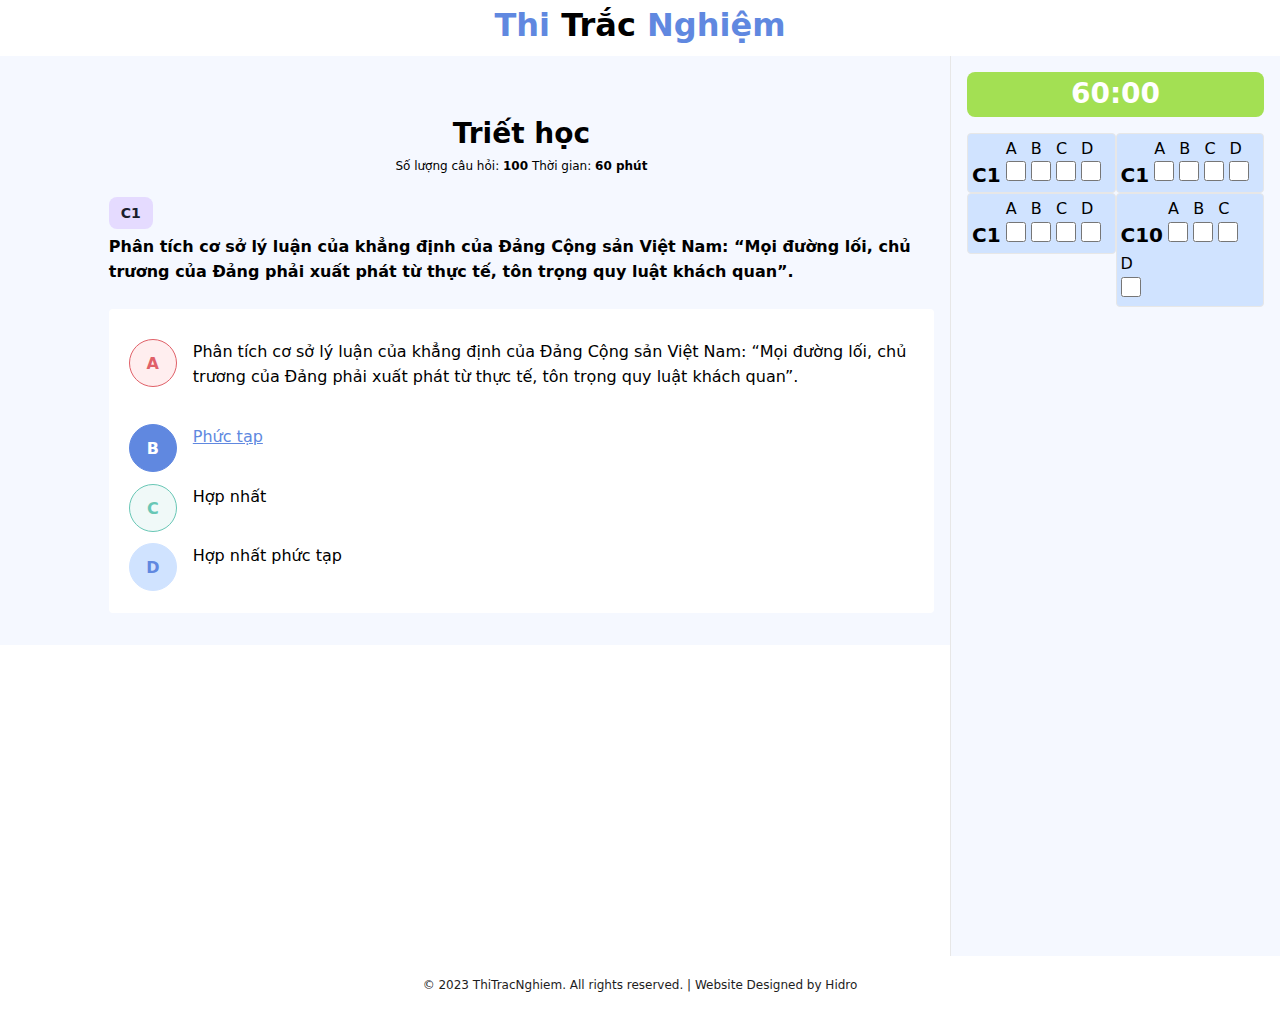
==== ThiTracNghiem_FE/index.html @ 8aa4cbb7 "add ThiTracNghiem_FE" ====
<!DOCTYPE html>
<html lang="en">
<head>
    <meta charset="UTF-8">
    <meta http-equiv="X-UA-Compatible" content="IE=edge">
    <meta name="viewport" content="width=device-width, initial-scale=1.0">
    <title>Thi trắc nghiệm online</title>
    <link rel="stylesheet" href="./asset/css/main.css">
    <link rel="stylesheet" href="./asset/css/base.css">
    <link rel="stylesheet" href="./asset/css/grid.css">
    <link rel="stylesheet" href="./asset/css/responsive.css">
</head>

<body>
    <div class="app">
        <header class="header">
            <div class="c">
              <h1 class="tc logo">Thi <span >Trắc</span> Nghiệm</h1>
            </div>             
          </header>
        <main class="content u-cf">
            <div class="main fl">
                <div class="row tc main-title">
                    <h1>Triết học</h1>
                    <p>Số lượng câu hỏi: <b>100</b> Thời gian: <b>60 phút</b></p>
                </div>
                <div class="row main-move">
                    <div class="col c-12">
                        <button type="button" class="btn-move fl">&larr;</button>
                        <button type="button" class="btn-move fr">&rarr;</button>
                    </div>
                </div>
                <div class="main-question">
                    <div class="row">
                        <div class="col">
                            <span class="question_order tc">
                                C1
                            </span>
                        </div>
                        <div class="col">
                            <p class="question_content">
                                Phân tích cơ sở lý luận của khẳng định của Đảng Cộng sản Việt Nam:
                                 “Mọi đường lối, chủ trương của Đảng phải xuất phát từ thực tế, tôn trọng quy luật khách quan”.
                            </p>
                        </div>
                    </div>
                    <div class="question_answers">
                        <div class="row">
                           
                            <div class="col c-12 answer checked--wrong">
                                <span class="fl">A</span>
                                
                                <p class="fl">Phân tích cơ sở lý luận của khẳng định của Đảng Cộng sản Việt Nam: “Mọi đường lối, chủ trương của Đảng phải xuất phát từ thực tế, tôn trọng quy luật khách quan”.</p>
                            </div>
                            <div class="col c-12 answer selected">
                                <span class="fl">B</span>
                                <p class="fl">Phức tạp</p>
                            </div>
                            <div class="col c-12 answer checked--right">
                                <span class="fl">C</span>
                                
                                <p class="fl">Hợp nhất</p>
                            </div>
                            <div class="col c-12 answer">
                                <span class="fl">D</span>
                                
                                <p class="fl">Hợp nhất phức tạp</p>
                            </div>
                        
                        </div>
                            
                    </div>
                </div>

                <div class="rework tc">
                    <button class="btn btn-primary">&#8634; Làm lại</button>
                </div>
            </div>
            
            <div class="right fl">
                <div class="right-time tc">
                    <span>60:00</span>
                </div>
                <div class="right-aws u-cf m-t16">
                    <div class="right-aws_item fl">
                        <span>C1</span>
                        <div class="aws_item-box">
                            <label for="c1a">A</label>
                            <input type="checkbox" name="c1" id="c1a">
                        </div>
                        <div class="aws_item-box">
                            <label for="c1b">B</label>
                            <input type="checkbox" name="c1" id="c1b">
                        </div>
                        <div class="aws_item-box">
                            <label for="c1c">C</label>
                            <input type="checkbox" name="c1" id="c1c">
                        </div>

                        <div class="aws_item-box">
                            <label for="c1d">D</label>
                            <input type="checkbox" name="c1" id="c1d">
                        </div>

                    </div>
                    <div class="right-aws_item fl">
                        <span>C1</span>
                        <div class="aws_item-box">
                            <label for="c1a">A</label>
                            <input type="checkbox" name="c1" id="c1a">
                        </div>
                        <div class="aws_item-box">
                            <label for="c1b">B</label>
                            <input type="checkbox" name="c1" id="c1b">
                        </div>
                        <div class="aws_item-box">
                            <label for="c1c">C</label>
                            <input type="checkbox" name="c1" id="c1c">
                        </div>

                        <div class="aws_item-box">
                            <label for="c1d">D</label>
                            <input type="checkbox" name="c1" id="c1d">
                        </div>

                    </div><div class="right-aws_item fl">
                        <span>C1</span>
                        <div class="aws_item-box">
                            <label for="c1a">A</label>
                            <input type="checkbox" name="c1" id="c1a">
                        </div>
                        <div class="aws_item-box">
                            <label for="c1b">B</label>
                            <input type="checkbox" name="c1" id="c1b">
                        </div>
                        <div class="aws_item-box">
                            <label for="c1c">C</label>
                            <input type="checkbox" name="c1" id="c1c">
                        </div>

                        <div class="aws_item-box">
                            <label for="c1d">D</label>
                            <input type="checkbox" name="c1" id="c1d">
                        </div>

                    </div>
                    <div class="right-aws_item fl">
                        <span>C10</span>
                        <div class="aws_item-box">
                            <label for="c1a">A</label>
                            <input type="checkbox" name="c1" id="c1a">
                        </div>
                        <div class="aws_item-box">
                            <label for="c1b">B</label>
                            <input type="checkbox" name="c1" id="c1b">
                        </div>
                        <div class="aws_item-box">
                            <label for="c1c">C</label>
                            <input type="checkbox" name="c1" id="c1c">
                        </div>

                        <div class="aws_item-box">
                            <label for="c1d">D</label>
                            <input type="checkbox" name="c1" id="c1d">
                        </div>

                    </div>
                </div>
            </div>
        </main>
        <footer class="footer">
            <p >© 2023 ThiTracNghiem. All rights reserved. | Website Designed by Hidro</p>
        </footer>

        <div class="option">
            <div class="finished tc fl" onclick="openResult()">
                &check;
            </div>
           <div class="time fl tc">60:00</div>
           <div class="bars fl" onclick="myFunction(this)">
            <div class="bar1"></div>
            <div class="bar2"></div>
            <div class="bar3"></div>
          </div>
        </div>
        
    </div>
    <div class="modal" id="subQes">
        <div class="modal__overlay">  
        </div>
        <div class="subquestion">
            <h2 class="tc">Danh sách câu hỏi</h2>
            <div class="subquestion_item u-cf">
                <span class="question_order tc fl">
                    C1
                </span>
                
                <div class="subAnswers fl">
                    <div class="answer subAnswer fl checked--right">
                        <span>A</span>
                    </div>
                    <div class="answer subAnswer fl">
                        <span>B</span>
                    </div>
                    <div class="answer subAnswer fl">
                        <span>C</span>
                    </div>
                    <div class="answer subAnswer fl">
                        <span>D</span>
                    </div>
                </div>
            </div>

            <div class="subquestion_item u-cf">
                <span class="question_order tc fl">
                    C100
                </span>
                
                <div class="subAnswers fl">
                    <div class="answer subAnswer fl checked--right">
                        <span>A</span>
                    </div>
                    <div class="answer subAnswer fl">
                        <span>B</span>
                    </div>
                    <div class="answer subAnswer fl">
                        <span>C</span>
                    </div>
                    <div class="answer subAnswer fl">
                        <span>D</span>
                    </div>
                </div>
            </div>
        </div>
    </div>
    <div class="modal" id="relt">
        <div class="modal__overlay">  
        </div>
        <div class="result tc">
            <h2>Tin học văn phòng</h2>
            <p class="result-text">Kết quả</p>
            <p class="result-point">10 / 100</p>
            <p>Thời gian <b>10: 12</b> </p>
            <div>
                <button>Xem chi tiết</button>
                <button>Làm lại</button>
            </div>
            
        </div>
    </div>
</body>
<script>
    function myFunction(x) {
        x.classList.toggle("change");
        var subQes = document.getElementById('subQes');
        subQes.classList.toggle("active");
    }

    function openResult(){
        var result = document.getElementById('relt');
        result.classList.toggle("active");
    }
    // async function displayData(data) {
    //     const item = document.getElementById('list');
    //     item.innerText = JSON.stringify(data);
    // }
    // async function getItems() {
    //     fetch('https://localhost:7002/api/MaThi', {
    //         method: 'GET',
    //         headers: {
    //             'Accept': 'application/json',
    //             'Content-Type': 'application/json'
    //         }})
    //         .then(res => res.json())
    //         .then(data => displayData(data))
    //         .then(err => console.log(err));

    // }
    
    // getItems();

</script>

</html>
---- ThiTracNghiem_FE/asset/css/main.css ----
:root {
    --primary-color: #6088E0;
    --green-color: #A3E053;
    --text-color: #000;
    --white-color: #fff;
}

.app {
    position: relative;
    padding-bottom: 56px;
}

.content {}

/* Main content */
.main {
    background: #f5f8ff;
    width: 100%;
    padding: 0 1.6rem;
    padding-top: 56px;
}
.right{
    display: none;
    background: #f5f8ff;
    border-left: 1px solid #e7e7e7;
    height: 100vh;
    width: 330px;
    padding: 16px;
}
.right-time{
    font-size: 2.8rem;
    font-weight: 600;
    background: var(--green-color);
    border-radius: 8px;
    color: var(--white-color);
}

.right-aws{
    width: 100%;
}
.right-aws_item{
    background: #D0E3FF;
    width: 50%;
    padding: 2px 4px;
    border: 1px solid #e7e7e7;
    border-radius: 4px;
}

.right-aws_item span{
    font-size: 2rem;
    font-weight: 600;
}

.right-aws_item input[type = "checkbox"]{
    accent-color: green;
    height: 20px;
    width: 20px;
}

.aws_item-box{
    display: inline-block;
}
.aws_item-box label{
    display: block;
}
/* Main title */
.main-title h1 {
    font-size: 2.8rem;
    font-weight: 700;
}

.main-title p {
    font-size: 1.2rem;
}

/* Main move */

.main-move{
    margin-bottom: 24px;
}
.btn-move{
    display: block;
    padding: 4px 8px;
    background: var(--primary-color);
    color: #fff;
    font-size: 28px;
    outline: 0;
    border: 0;
    border-radius: 4px;
}
.btn-move:hover{
    background: var(--green-color);
}
/* Main question */
.main-question {}

.question_order {
    background: #e5dbff;
    color: #1A202C;
    padding: 8px 12px;
    font-size: 1.4rem;
    font-weight: 700;
    border-radius: 0.8rem;
}

.question_content {
    font-weight: 600;
    margin-top: 8px;
}

.question_answers {
    background: #fff;
    padding: 20px;
    border-radius: 0.4rem;
    margin-bottom: 3.2rem;
}

.answer {
    cursor: pointer;
    margin-top: 1rem;
}

.answer span {
    display: block;
    background: #D0E3FF;
    text-align: center;
    width: 48px;
    height: 48px;
    line-height: 48px;
    border-radius: 50%;
    border: 1px solid #D0E3FF;
    color: #6088E0;
    font-weight: 600;
}

.answer p {
    margin-left: 1.6rem;
    font-weight: 700;
    width: calc(100% - 64px);
}

.answer.selected span {
    background: var(--primary-color);
    border: 1px solid var(--primary-color);
    color: var(--white-color);
}

.answer.selected p {
    color: var(--primary-color);
    text-decoration: underline;
}

.answer.checked--wrong span{
    background: rgb(255, 238, 239);
    color: rgb(224, 96, 104);
    border: 1px solid rgb(224, 96, 104);
}

.answer.checked--right span{
    background: rgb(240, 249, 248);
    color: rgb(104, 199, 181);
    border: 1px solid rgb(104, 199, 181);
}

/* Button rework */
.rework button{
    display: none;
}
.rework.active button{
    display: inline-block;
    margin-bottom: 16px;
    width: auto;
}

/* Modal */
.modal{
    display: none;
}
.modal.active{
    position: fixed;
    display: block;
    top: 0;
    right: 0;
    bottom: 0;
    left: 0;
    z-index: 9;
}

.modal__overlay{
    position: absolute;
    width: 100%;
    height: 100%;
    background: rgba(0,0,0,0.4);
}

/* Time */
.option {
    position: fixed;
    bottom: 0;
    width: 100%;
    height: 56px;
    z-index: 999;
    background: var(--white-color);
    border-radius: 8px 8px 0px 0px;

    color: var(--white-color);
    overflow: hidden;
}

.option.active .time{
    background: rgb(224, 96, 104);
}

.finished{
    width: 56px;
    background: var(--primary-color);
    padding: 10px;
    font-size: 24px;
    cursor: pointer;
}

.time{
    height: 100%;
    width: calc(100% - 112px);
    background: var(--green-color);
    padding: 8px 16px;
    letter-spacing: 2px;
    font-weight: 500;
    font-size: 2.8rem;
}

.bars {
    width: 56px;
    cursor: pointer;
    background: var(--primary-color);
    padding: 10px;
}

.bar1,
.bar2,
.bar3 {
    width: 35px;
    height: 5px;
    background-color: #fff;
    margin: 6px 0;
    transition: 0.4s;
}

.change .bar1 {
    transform: translate(0, 11px) rotate(-45deg);
}

.change .bar2 {
    opacity: 0;
}

.change .bar3 {
    transform: translate(0, -11px) rotate(45deg);
}

/* Sub question */


.subquestion{
    position: absolute;
    display: block;
    top: 0;
    left: 0;
    right: 0;
    bottom: 0;
    z-index: 99;
    padding: 16px 16px 56px;
    background: #f5f8ff;
    opacity: 1;
}
.subquestion_item{
    margin-top: 16px;
    border: 1px solid #c5c4c4;
    border-radius: 4px;
    width: 100%;
    box-shadow: 1px 1px #e4e4e4;
    padding: 8px;
    cursor: pointer;
}

.subquestion_item:hover{
    background: var(--primary-color);
}


.subAnswers{
    width: calc(100% - 65px);
}

.answer.subAnswer{
    margin-top: 0;
    width: 25%
}
.answer.subAnswer span{
    width: 40px;
    height: 40px;
    line-height: 40px;
    margin-left: 20px;
}

/* Result */
.result{
    position: absolute;
    top: 50%;
    left: 50%;
    transform: translate(-50%, -50%);
    min-width: 300px;
    min-height: 300px;
    background: #fff;
    border-radius: 4px;
    box-shadow: 1px 1px rgb(0 0 0 / 40%);
    padding: 16px;
}

.result .result-text{
    font-size: 20px;
    font-weight: 600;
}

.result .result-point{
    font-size: 4.8rem;
    font-weight: bold;
    color: var(--green-color);
}

.result button{
    background: var(--primary-color);
    padding: 10px 12px;
    border: 0;
    border-radius: 4px;
    color: var(--white-color);
    cursor: pointer;
}
---- ThiTracNghiem_FE/asset/css/base.css ----
:root{
    --primary-color: #6088E0;
    --green-color: #A3E053;
    --text-color: #000;
    --white-color: #fff;
}
*{
    padding: 0;
    margin: 0;
    box-sizing: border-box;
}

html{
    font-size: 62.5%;
    font-family: system-ui, -apple-system, BlinkMacSystemFont, 'Segoe UI', Roboto, Oxygen, Ubuntu, Cantarell, 'Open Sans', 'Helvetica Neue', sans-serif;
    line-height: 1.6;
    -webkit-text-size-adjust: 100%;
}

body{
    font-size: 1.6rem;
    font-weight: 400;
    color: var(--text-color);
}

a{
    text-decoration: none;
    color: var(--text-color);
    background-color: transparent;
}

.tup{
    text-transform: uppercase;
}

.tc{
    text-align: center;
}

.fl{
    float: left;
}

.fr{
    float: right;
}

.of-x{
    overflow-x: hidden;
}

b, strong{
    font-weight: bold;
}

p{
    margin: 0 0 24px;
}

.m-t16{
    margin-top: 1.6rem;
}

/* Button */
.btn{
    display: block;
    background: transparent;
    padding: 1rem 1.5rem;
    cursor: pointer;
    outline: none;
    border: 0;
}

.btn-primary{
    background: var(--primary-color);
    border-radius: 0.4rem;
    width: 100%;
    color: var(--white-color);
    font-weight: bold;
    font-size: 1.8rem;
}

.btn-primary:hover{
    background: var(--green-color);
}

/* Logo */
.logo{
    color: var(--primary-color);
}
.logo span{
    color: var(--text-color);
}


/* Header */
.header{
    background-color: #fff;
    width: 100%;
    height: 56px;
}

.header h1{
    font-size: 3.2rem;
    font-weight: 700;
}

/* Footer */

.footer{
    position: relative;
    width: 100%;
    height: 60px;
    bottom: 0;
    background: #fff;
}
.footer p{
    position: absolute;
    top: 50%;
    left: 50%;
    transform: translate(-50%, -50%);
    z-index: 2;
    font-size: 1.2rem;
    color: #1d1d1d;
    text-align: center;
}
---- ThiTracNghiem_FE/asset/css/grid.css ----
.c{
    position: relative;
    width: 100%;
    max-width: 1170px;
    margin: 0 auto;
    padding: 0 16px;
}

.row{
    margin-left: -4px;
    margin-right: -4px;
}

.col{
    position: relative;
    float: left;
    padding-left: 4px;
    padding-right: 4px;
}

.c-12{
    width: 100%;
}

.c::after, .row::after,
.u-cf{
    content:"";
    display: table;
    clear: both;
}

/* Small devices (landscape phones, 576px and up) */
@media (min-width: 576px) 
{ 

}

/* // Medium devices (tablets, 768px and up) */
@media (min-width: 768px) 
{ 

    .row{
        margin-left:-8px;
        margin-right:-8px;
    }
    .col{
        padding-left: 8px;
        padding-right:8px
    }
}

/* // Large devices (desktops, 992px and up) */
@media (min-width: 992px) {  }

/* // X-Large devices (large desktops, 1200px and up) */
@media (min-width: 1200px) 
{ 

    .row{
        margin-left:-12px;
        margin-right:-12px;
    }
    .col{
        padding-left: 12px;
        padding-right:12px
    }
}

/* // XX-Large devices (larger desktops, 1400px and up) */
@media (min-width: 1400px) {  }
---- ThiTracNghiem_FE/asset/css/responsive.css ----
/* Small devices (landscape phones, 576px and up) */
@media (min-width: 576px) 
{ 

}

/* // Medium devices (tablets, 768px and up) */
@media (min-width: 768px) 
{ 
    .form-signin{
        max-width: 568px;
    }
}

/* // Large devices (desktops, 992px and up) */
@media (min-width: 992px) 
{ 
    .app{
        padding-bottom: 0;
    }

    .main{
        width: calc(100% - 330px);
        padding-left: 8.5%;
    }

    .main-move{
        display: none;
    }
    .answer p{
        font-weight: 400;
    }
    .right{
        display: block;
    }


    #subQes{
        display: none;
    }
    .option{
        display: none;
    }
}

/* // X-Large devices (large desktops, 1200px and up) */
@media (min-width: 1200px) {  }

/* // XX-Large devices (larger desktops, 1400px and up) */
@media (min-width: 1400px) {  }
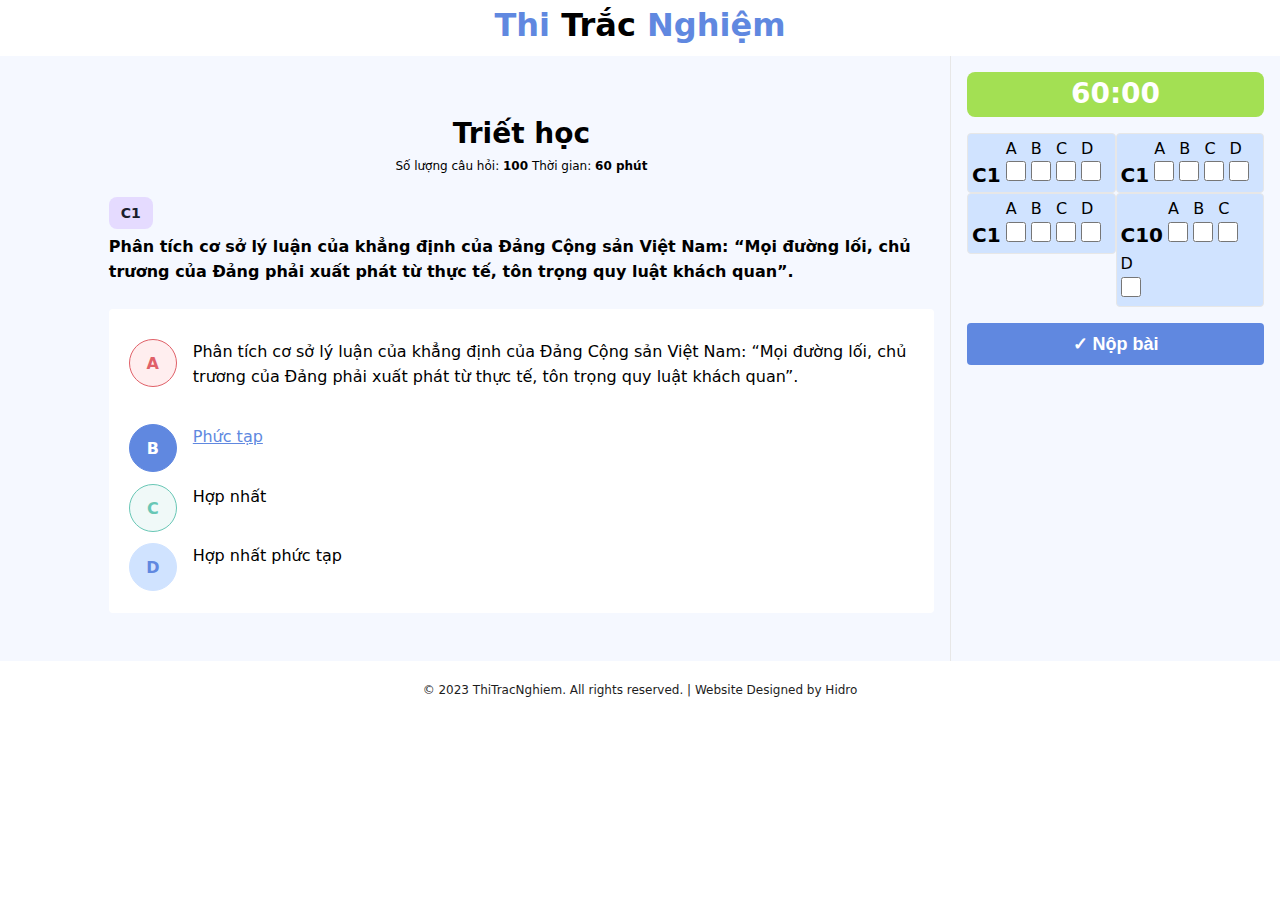
==== commit b2f48c07: "update ThiTracNghiem_FE" ====
--- a/ThiTracNghiem_FE/index.html
+++ b/ThiTracNghiem_FE/index.html
@@ -166,6 +166,9 @@
 
                     </div>
                 </div>
+                <div class="m-t16">
+                    <button class="btn btn-primary" onclick="openResult()">&check; Nộp bài</button></button>
+                </div>
             </div>
         </main>
         <footer class="footer">
@@ -237,6 +240,7 @@
         <div class="modal__overlay">  
         </div>
         <div class="result tc">
+            <div class="close">&#10005;</div>
             <h2>Tin học văn phòng</h2>
             <p class="result-text">Kết quả</p>
             <p class="result-point">10 / 100</p>
@@ -260,24 +264,27 @@
         var result = document.getElementById('relt');
         result.classList.toggle("active");
     }
-    // async function displayData(data) {
-    //     const item = document.getElementById('list');
-    //     item.innerText = JSON.stringify(data);
-    // }
-    // async function getItems() {
-    //     fetch('https://localhost:7002/api/MaThi', {
-    //         method: 'GET',
-    //         headers: {
-    //             'Accept': 'application/json',
-    //             'Content-Type': 'application/json'
-    //         }})
-    //         .then(res => res.json())
-    //         .then(data => displayData(data))
-    //         .then(err => console.log(err));
-
-    // }
+    async function displayData(data) {
+        const item = document.getElementById('list');
+        item.innerText = JSON.stringify(data);
+    }
+    async function getItems() {
+        fetch('https://localhost:7002/api/MaThi', {
+            method: 'GET',
+            withCredentials: true,    
+            crossorigin: true,    
+            headers: {
+                'Accept': 'application/json',
+                'Content-Type': 'application/json',
+                'mode':'no-cors'
+            }})
+            .then(res => res.json())
+            .then(data => console.log(data))
+            .then(err => console.log(err));
+
+    }
     
-    // getItems();
+    getItems();
 
 </script>
 
--- a/ThiTracNghiem_FE/asset/css/main.css
+++ b/ThiTracNghiem_FE/asset/css/main.css
@@ -1,9 +1,3 @@
-:root {
-    --primary-color: #6088E0;
-    --green-color: #A3E053;
-    --text-color: #000;
-    --white-color: #fff;
-}
 
 .app {
     position: relative;
@@ -18,14 +12,15 @@
     width: 100%;
     padding: 0 1.6rem;
     padding-top: 56px;
+    min-height: 605px;
 }
 .right{
     display: none;
     background: #f5f8ff;
     border-left: 1px solid #e7e7e7;
-    height: 100vh;
     width: 330px;
     padding: 16px;
+    min-height: 605px;
 }
 .right-time{
     font-size: 2.8rem;
@@ -44,6 +39,7 @@
     padding: 2px 4px;
     border: 1px solid #e7e7e7;
     border-radius: 4px;
+    cursor: pointer;
 }
 
 .right-aws_item span{
@@ -172,26 +168,6 @@
     width: auto;
 }
 
-/* Modal */
-.modal{
-    display: none;
-}
-.modal.active{
-    position: fixed;
-    display: block;
-    top: 0;
-    right: 0;
-    bottom: 0;
-    left: 0;
-    z-index: 9;
-}
-
-.modal__overlay{
-    position: absolute;
-    width: 100%;
-    height: 100%;
-    background: rgba(0,0,0,0.4);
-}
 
 /* Time */
 .option {
@@ -322,6 +298,7 @@
     font-weight: 600;
 }
 
+
 .result .result-point{
     font-size: 4.8rem;
     font-weight: bold;
--- a/ThiTracNghiem_FE/asset/css/base.css
+++ b/ThiTracNghiem_FE/asset/css/base.css
@@ -57,6 +57,41 @@
     margin: 0 0 24px;
 }
 
+table{
+    width: 100%;
+}
+
+table, th, td{
+    border: 1px solid #ccc;
+    border-collapse: collapse;
+    text-align: center;
+    padding: 4px;
+}
+thead tr td{
+    font-weight: 600;
+}
+thead{
+    background:var(--primary-color);
+}
+
+tbody tr td:last-child{
+    border-left: none;
+    width: 10%;
+}
+tbody tr td:nth-last-child(2){
+    border-right: none;
+}
+
+tbody button{
+    border: 1px solid #ddd;
+    border-radius: 4px;
+    padding: 4px 8px;
+    background: #fff;
+    cursor: pointer;
+}
+tbody button:hover{
+    background: #f7f7f7;
+}
 .m-t16{
     margin-top: 1.6rem;
 }
@@ -70,7 +105,7 @@
     outline: none;
     border: 0;
 }
-
+.btn-primary--small,
 .btn-primary{
     background: var(--primary-color);
     border-radius: 0.4rem;
@@ -79,7 +114,12 @@
     font-weight: bold;
     font-size: 1.8rem;
 }
-
+.btn-primary--small{
+    width: auto;
+    font-size: 1.6rem;
+    font-weight: 600;
+}
+.btn-primary--small:hover,
 .btn-primary:hover{
     background: var(--green-color);
 }
@@ -123,4 +163,34 @@
     font-size: 1.2rem;
     color: #1d1d1d;
     text-align: center;
+}
+
+/* Modal */
+.modal{
+    display: none;
+}
+.modal.active{
+    position: fixed;
+    display: block;
+    top: 0;
+    right: 0;
+    bottom: 0;
+    left: 0;
+    z-index: 9;
+}
+
+.modal__overlay{
+    position: absolute;
+    width: 100%;
+    height: 100%;
+    background: rgba(0,0,0,0.4);
+}
+
+.close{
+    position: absolute;
+    top: 0;
+    right: 16px;
+    font-size: 24px;
+    font-weight: 600;
+    cursor: pointer;
 }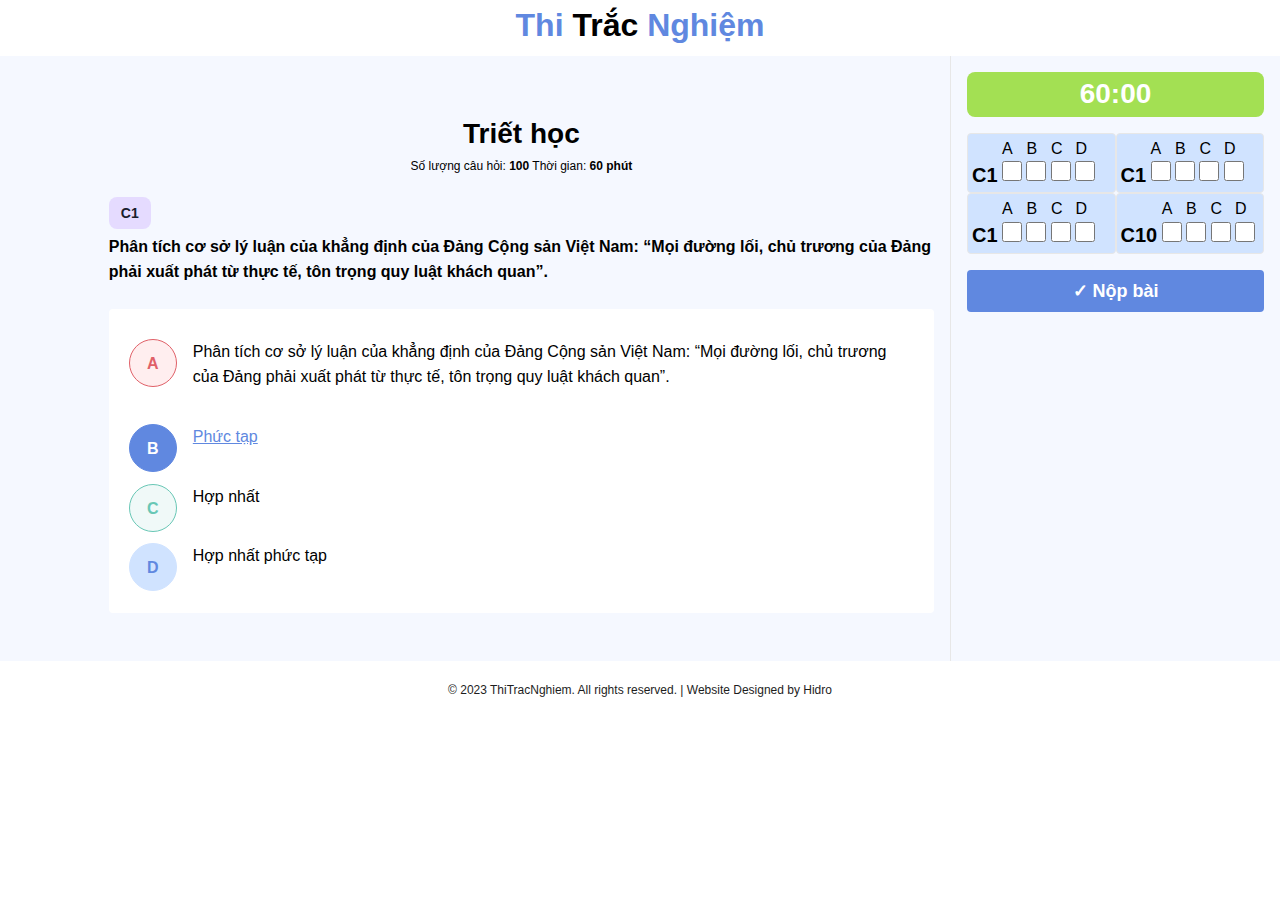
==== commit 42cc0fe7: "update 2/4/2023_2" ====
--- a/ThiTracNghiem_FE/index.html
+++ b/ThiTracNghiem_FE/index.html
@@ -32,12 +32,12 @@
                 </div>
                 <div class="main-question">
                     <div class="row">
-                        <div class="col">
+                        <div class="col c-12">
                             <span class="question_order tc">
                                 C1
                             </span>
                         </div>
-                        <div class="col">
+                        <div class="col c-12">
                             <p class="question_content">
                                 Phân tích cơ sở lý luận của khẳng định của Đảng Cộng sản Việt Nam:
                                  “Mọi đường lối, chủ trương của Đảng phải xuất phát từ thực tế, tôn trọng quy luật khách quan”.
--- a/ThiTracNghiem_FE/asset/css/main.css
+++ b/ThiTracNghiem_FE/asset/css/main.css
@@ -4,7 +4,9 @@
     padding-bottom: 56px;
 }
 
-.content {}
+.content {
+    width: 100%;
+}
 
 /* Main content */
 .main {
--- a/ThiTracNghiem_FE/asset/css/base.css
+++ b/ThiTracNghiem_FE/asset/css/base.css
@@ -12,7 +12,7 @@
 
 html{
     font-size: 62.5%;
-    font-family: system-ui, -apple-system, BlinkMacSystemFont, 'Segoe UI', Roboto, Oxygen, Ubuntu, Cantarell, 'Open Sans', 'Helvetica Neue', sans-serif;
+    font-family: Arial, Helvetica, sans-serif;
     line-height: 1.6;
     -webkit-text-size-adjust: 100%;
 }
@@ -76,7 +76,7 @@
 
 tbody tr td:last-child{
     border-left: none;
-    width: 10%;
+    width: 15%;
 }
 tbody tr td:nth-last-child(2){
     border-right: none;
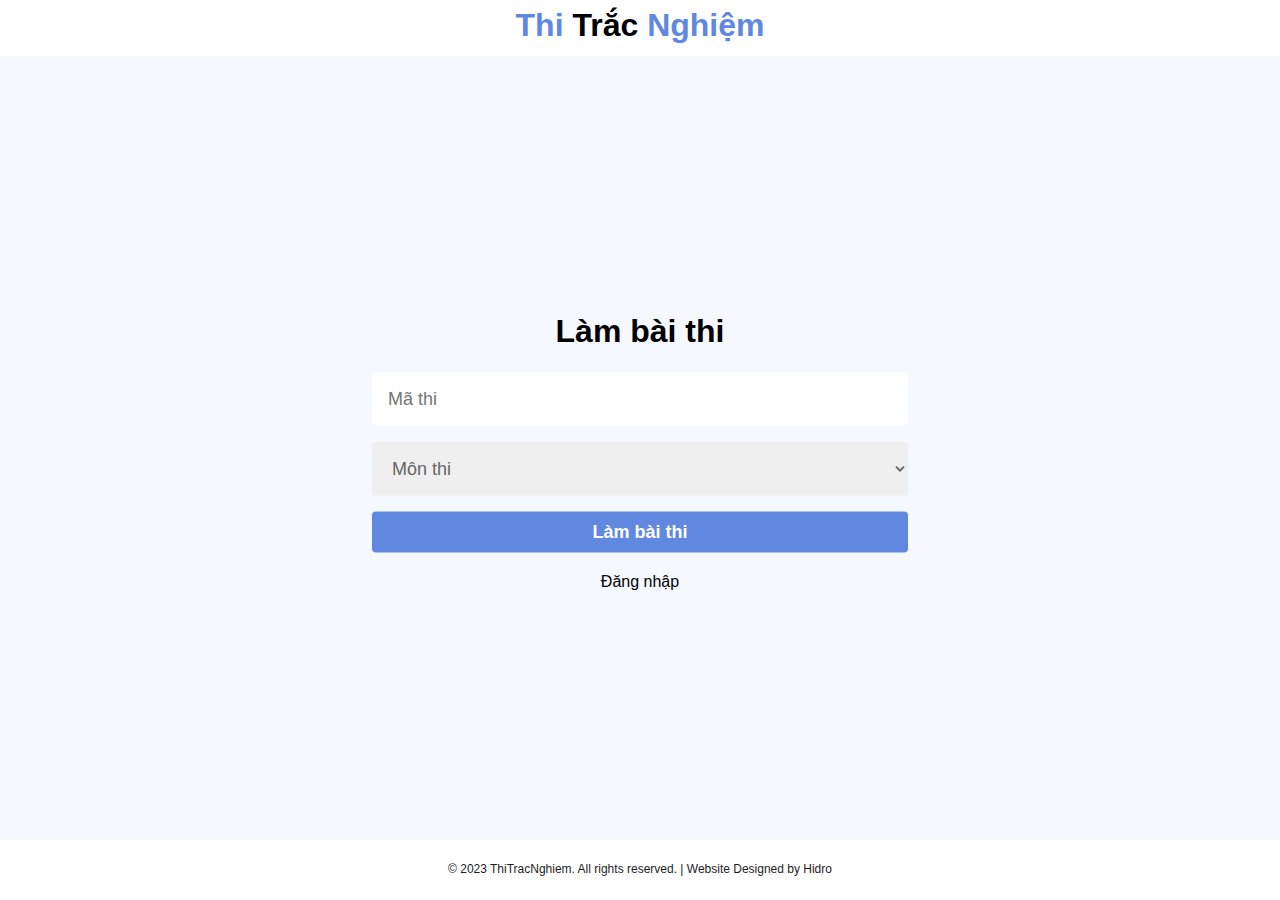
==== commit da706084: "update 6/2/2023" ====
--- a/ThiTracNghiem_FE/index.html
+++ b/ThiTracNghiem_FE/index.html
@@ -11,163 +11,47 @@
     <link rel="stylesheet" href="./asset/css/responsive.css">
 </head>
 
-<body>
+<body onload="checkPermissions()">
     <div class="app">
         <header class="header">
             <div class="c">
               <h1 class="tc logo">Thi <span >Trắc</span> Nghiệm</h1>
-            </div>             
+            </div>
           </header>
-        <main class="content u-cf">
+        <main class="content u-cf c-12">
             <div class="main fl">
                 <div class="row tc main-title">
-                    <h1>Triết học</h1>
-                    <p>Số lượng câu hỏi: <b>100</b> Thời gian: <b>60 phút</b></p>
+                    <h1 id="subject-exam"></h1>
+                    <p>Số lượng câu hỏi: <b id="num-question"></b> Thời gian: <b id="time-exam"></b></p>
                 </div>
-                <div class="row main-move">
-                    <div class="col c-12">
-                        <button type="button" class="btn-move fl">&larr;</button>
-                        <button type="button" class="btn-move fr">&rarr;</button>
+                
+
+                <div class="main-question">
+                    <div class="row main-move">
+                        <div class="col c-12">
+                            <button type="button" id="btn-prve" onclick="showQuestionMobile(-1)" class="btn-move fl">&larr;</button>
+                            <button type="button" id="btn-next" onclick="showQuestionMobile(1)" class="btn-move fr">&rarr;</button>
+                        </div>
+                    </div>
+                    <div id="main-question">
                     </div>
                 </div>
-                <div class="main-question">
-                    <div class="row">
-                        <div class="col c-12">
-                            <span class="question_order tc">
-                                C1
-                            </span>
-                        </div>
-                        <div class="col c-12">
-                            <p class="question_content">
-                                Phân tích cơ sở lý luận của khẳng định của Đảng Cộng sản Việt Nam:
-                                 “Mọi đường lối, chủ trương của Đảng phải xuất phát từ thực tế, tôn trọng quy luật khách quan”.
-                            </p>
-                        </div>
-                    </div>
-                    <div class="question_answers">
-                        <div class="row">
-                           
-                            <div class="col c-12 answer checked--wrong">
-                                <span class="fl">A</span>
-                                
-                                <p class="fl">Phân tích cơ sở lý luận của khẳng định của Đảng Cộng sản Việt Nam: “Mọi đường lối, chủ trương của Đảng phải xuất phát từ thực tế, tôn trọng quy luật khách quan”.</p>
-                            </div>
-                            <div class="col c-12 answer selected">
-                                <span class="fl">B</span>
-                                <p class="fl">Phức tạp</p>
-                            </div>
-                            <div class="col c-12 answer checked--right">
-                                <span class="fl">C</span>
-                                
-                                <p class="fl">Hợp nhất</p>
-                            </div>
-                            <div class="col c-12 answer">
-                                <span class="fl">D</span>
-                                
-                                <p class="fl">Hợp nhất phức tạp</p>
-                            </div>
-                        
-                        </div>
-                            
-                    </div>
-                </div>
+                
 
-                <div class="rework tc">
-                    <button class="btn btn-primary">&#8634; Làm lại</button>
+                <div class="rework tc" id="rework">
+                    <button class="btn btn-primary--small" onclick="redoExam()">&#8634; Làm lại</button>
                 </div>
             </div>
-            
+
             <div class="right fl">
                 <div class="right-time tc">
-                    <span>60:00</span>
+                    <span class="time-down"></span>
                 </div>
-                <div class="right-aws u-cf m-t16">
-                    <div class="right-aws_item fl">
-                        <span>C1</span>
-                        <div class="aws_item-box">
-                            <label for="c1a">A</label>
-                            <input type="checkbox" name="c1" id="c1a">
-                        </div>
-                        <div class="aws_item-box">
-                            <label for="c1b">B</label>
-                            <input type="checkbox" name="c1" id="c1b">
-                        </div>
-                        <div class="aws_item-box">
-                            <label for="c1c">C</label>
-                            <input type="checkbox" name="c1" id="c1c">
-                        </div>
-
-                        <div class="aws_item-box">
-                            <label for="c1d">D</label>
-                            <input type="checkbox" name="c1" id="c1d">
-                        </div>
-
-                    </div>
-                    <div class="right-aws_item fl">
-                        <span>C1</span>
-                        <div class="aws_item-box">
-                            <label for="c1a">A</label>
-                            <input type="checkbox" name="c1" id="c1a">
-                        </div>
-                        <div class="aws_item-box">
-                            <label for="c1b">B</label>
-                            <input type="checkbox" name="c1" id="c1b">
-                        </div>
-                        <div class="aws_item-box">
-                            <label for="c1c">C</label>
-                            <input type="checkbox" name="c1" id="c1c">
-                        </div>
-
-                        <div class="aws_item-box">
-                            <label for="c1d">D</label>
-                            <input type="checkbox" name="c1" id="c1d">
-                        </div>
-
-                    </div><div class="right-aws_item fl">
-                        <span>C1</span>
-                        <div class="aws_item-box">
-                            <label for="c1a">A</label>
-                            <input type="checkbox" name="c1" id="c1a">
-                        </div>
-                        <div class="aws_item-box">
-                            <label for="c1b">B</label>
-                            <input type="checkbox" name="c1" id="c1b">
-                        </div>
-                        <div class="aws_item-box">
-                            <label for="c1c">C</label>
-                            <input type="checkbox" name="c1" id="c1c">
-                        </div>
-
-                        <div class="aws_item-box">
-                            <label for="c1d">D</label>
-                            <input type="checkbox" name="c1" id="c1d">
-                        </div>
-
-                    </div>
-                    <div class="right-aws_item fl">
-                        <span>C10</span>
-                        <div class="aws_item-box">
-                            <label for="c1a">A</label>
-                            <input type="checkbox" name="c1" id="c1a">
-                        </div>
-                        <div class="aws_item-box">
-                            <label for="c1b">B</label>
-                            <input type="checkbox" name="c1" id="c1b">
-                        </div>
-                        <div class="aws_item-box">
-                            <label for="c1c">C</label>
-                            <input type="checkbox" name="c1" id="c1c">
-                        </div>
-
-                        <div class="aws_item-box">
-                            <label for="c1d">D</label>
-                            <input type="checkbox" name="c1" id="c1d">
-                        </div>
-
-                    </div>
+                <div class="right-aws u-cf m-t16" id="right-answer">
                 </div>
                 <div class="m-t16">
-                    <button class="btn btn-primary" onclick="openResult()">&check; Nộp bài</button></button>
+                    <button class="btn btn-primary--half fl" id="btn-check" onclick="resultHandle()">Nộp bài</button></button>
+                    <button class="btn btn-primary--half fl">Thoát</button>
                 </div>
             </div>
         </main>
@@ -176,116 +60,46 @@
         </footer>
 
         <div class="option">
-            <div class="finished tc fl" onclick="openResult()">
+            <div class="finished tc fl" onclick="resultHandle()">
                 &check;
             </div>
-           <div class="time fl tc">60:00</div>
-           <div class="bars fl" onclick="myFunction(this)">
+           <div class="time fl tc time-down"></div>
+           <div class="bars fl" id="bars" onclick="modalMobileToggle()">
             <div class="bar1"></div>
             <div class="bar2"></div>
             <div class="bar3"></div>
           </div>
         </div>
-        
+
     </div>
     <div class="modal" id="subQes">
-        <div class="modal__overlay">  
+        <div class="modal__overlay">
         </div>
         <div class="subquestion">
-            <h2 class="tc">Danh sách câu hỏi</h2>
-            <div class="subquestion_item u-cf">
-                <span class="question_order tc fl">
-                    C1
-                </span>
-                
-                <div class="subAnswers fl">
-                    <div class="answer subAnswer fl checked--right">
-                        <span>A</span>
-                    </div>
-                    <div class="answer subAnswer fl">
-                        <span>B</span>
-                    </div>
-                    <div class="answer subAnswer fl">
-                        <span>C</span>
-                    </div>
-                    <div class="answer subAnswer fl">
-                        <span>D</span>
-                    </div>
-                </div>
+            <div class="subquestion_title">
+                <h2 class="tc">Danh sách câu hỏi</h2>
+                <button class="btn btn-primary--small tc">Thoát</button>
             </div>
-
-            <div class="subquestion_item u-cf">
-                <span class="question_order tc fl">
-                    C100
-                </span>
-                
-                <div class="subAnswers fl">
-                    <div class="answer subAnswer fl checked--right">
-                        <span>A</span>
-                    </div>
-                    <div class="answer subAnswer fl">
-                        <span>B</span>
-                    </div>
-                    <div class="answer subAnswer fl">
-                        <span>C</span>
-                    </div>
-                    <div class="answer subAnswer fl">
-                        <span>D</span>
-                    </div>
-                </div>
+            <div id="sub-question">
             </div>
         </div>
     </div>
-    <div class="modal" id="relt">
-        <div class="modal__overlay">  
+    <div class="modal" id="relt-modal">
+        <div class="modal__overlay">
         </div>
         <div class="result tc">
-            <div class="close">&#10005;</div>
-            <h2>Tin học văn phòng</h2>
+            <div class="close" onclick="closeResult()">&#10005;</div>
+            <h2></h2>
             <p class="result-text">Kết quả</p>
-            <p class="result-point">10 / 100</p>
-            <p>Thời gian <b>10: 12</b> </p>
+            <p class="result-point" id="score-result"></p>
+            <p>Thời gian làm bài: <b id="time-result"></b> </p>
             <div>
-                <button>Xem chi tiết</button>
-                <button>Làm lại</button>
+                <button onclick="showDetail()">Xem chi tiết</button>
+                <button onclick="redoExam()">Làm lại</button>
             </div>
-            
+
         </div>
     </div>
 </body>
-<script>
-    function myFunction(x) {
-        x.classList.toggle("change");
-        var subQes = document.getElementById('subQes');
-        subQes.classList.toggle("active");
-    }
-
-    function openResult(){
-        var result = document.getElementById('relt');
-        result.classList.toggle("active");
-    }
-    async function displayData(data) {
-        const item = document.getElementById('list');
-        item.innerText = JSON.stringify(data);
-    }
-    async function getItems() {
-        fetch('https://localhost:7002/api/MaThi', {
-            method: 'GET',
-            withCredentials: true,    
-            crossorigin: true,    
-            headers: {
-                'Accept': 'application/json',
-                'Content-Type': 'application/json',
-                'mode':'no-cors'
-            }})
-            .then(res => res.json())
-            .then(data => console.log(data))
-            .then(err => console.log(err));
-
-    }
-    
-    getItems();
-
-</script>
-
+<script type="text/javascript" src="./asset/js/main.js"></script>
 </html>--- a/ThiTracNghiem_FE/asset/css/main.css
+++ b/ThiTracNghiem_FE/asset/css/main.css
@@ -10,11 +10,12 @@
 
 /* Main content */
 .main {
+    position: relative;
     background: #f5f8ff;
     width: 100%;
     padding: 0 1.6rem;
     padding-top: 56px;
-    min-height: 605px;
+    min-height: calc(100vh - 126px)
 }
 .right{
     display: none;
@@ -22,7 +23,7 @@
     border-left: 1px solid #e7e7e7;
     width: 330px;
     padding: 16px;
-    min-height: 605px;
+    min-height: calc(100vh - 126px)
 }
 .right-time{
     font-size: 2.8rem;
@@ -34,6 +35,8 @@
 
 .right-aws{
     width: 100%;
+    min-height: 444px;
+    overflow-y: auto;
 }
 .right-aws_item{
     background: #D0E3FF;
@@ -43,6 +46,15 @@
     border-radius: 4px;
     cursor: pointer;
 }
+.right-aws_item.selected{
+    background: var(--primary-color);
+}
+.right-aws_item.correct{
+    background: var(--green-color);
+}
+.right-aws_item.error{
+    background: rgb(224, 96, 104);
+}
 
 .right-aws_item span{
     font-size: 2rem;
@@ -90,7 +102,10 @@
     background: var(--green-color);
 }
 /* Main question */
-.main-question {}
+.main-question {
+    position: relative;
+    min-height: 430px;
+}
 
 .question_order {
     background: #e5dbff;
@@ -114,6 +129,8 @@
 }
 
 .answer {
+    border: none;
+    background: transparent;
     cursor: pointer;
     margin-top: 1rem;
 }
@@ -129,9 +146,12 @@
     border: 1px solid #D0E3FF;
     color: #6088E0;
     font-weight: 600;
+    font-size: 1.6rem;
 }
 
 .answer p {
+    text-align: left;
+    font-size: 1.6rem;
     margin-left: 1.6rem;
     font-weight: 700;
     width: calc(100% - 64px);
@@ -161,6 +181,9 @@
 }
 
 /* Button rework */
+.rework{
+    margin-bottom: 16px;
+}
 .rework button{
     display: none;
 }
@@ -251,6 +274,11 @@
     background: #f5f8ff;
     opacity: 1;
 }
+.subquestion_title button{
+    position: absolute;
+    left: 16px;
+    top : 16px
+}
 .subquestion_item{
     margin-top: 16px;
     border: 1px solid #c5c4c4;
--- a/ThiTracNghiem_FE/asset/css/base.css
+++ b/ThiTracNghiem_FE/asset/css/base.css
@@ -27,6 +27,14 @@
     text-decoration: none;
     color: var(--text-color);
     background-color: transparent;
+}
+
+button:disabled{
+    background: #e7e7e7;
+    color: #999;
+}
+button:disabled:hover{
+    background: #d7d7d7;
 }
 
 .tup{
@@ -105,6 +113,7 @@
     outline: none;
     border: 0;
 }
+.btn-primary--half,
 .btn-primary--small,
 .btn-primary{
     background: var(--primary-color);
@@ -113,6 +122,12 @@
     color: var(--white-color);
     font-weight: bold;
     font-size: 1.8rem;
+}
+.btn-primary--half +.btn-primary--half{
+    margin-left: 4px;
+}
+.btn-primary--half{
+    width: 49%;
 }
 .btn-primary--small{
     width: auto;
--- a/ThiTracNghiem_FE/asset/css/responsive.css
+++ b/ThiTracNghiem_FE/asset/css/responsive.css
@@ -25,7 +25,13 @@
     }
 
     .main-move{
-        display: none;
+        position: absolute;
+        bottom: 0;
+        left: 50.5%;
+        transform: translateX(-50%);
+    }
+    .main-move .btn-move+.btn-move{
+        margin-left: 16px;
     }
     .answer p{
         font-weight: 400;
